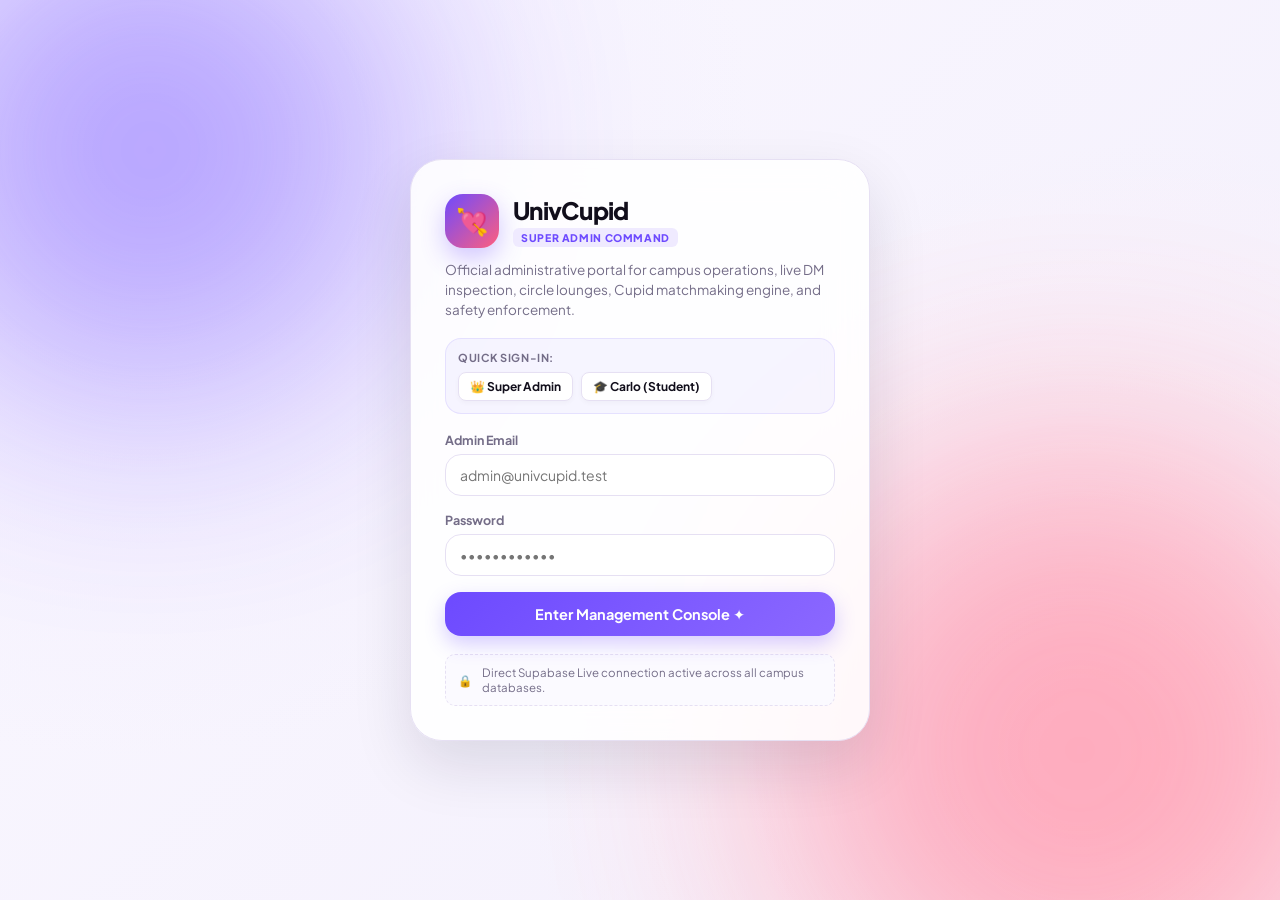
==== management/index.html @ b236c10f "Initial UnivCupid application" ====
<!doctype html>
<html lang="en">
  <head>
    <meta charset="utf-8" />
    <meta name="viewport" content="width=device-width, initial-scale=1" />
    <title>UnivCupid | Super Admin Command & Moderation Suite</title>
    <link rel="preconnect" href="https://fonts.googleapis.com" />
    <link rel="preconnect" href="https://fonts.gstatic.com" crossorigin />
    <link href="https://fonts.googleapis.com/css2?family=Plus+Jakarta+Sans:wght@400;500;600;700;800&family=Fraunces:opsz,wght@9..144,600;700&display=swap" rel="stylesheet" />
    <link rel="stylesheet" href="styles.css" />
  </head>
  <body>
    <!-- Background ambient blobs -->
    <div class="ambient-glow glow-1"></div>
    <div class="ambient-glow glow-2"></div>

    <main class="shell">
      <!-- ================= LOGIN VIEW ================= -->
      <section class="login-card" id="loginView">
        <div class="brand-row-center">
          <div class="brand-mark">💘</div>
          <div>
            <h1>UnivCupid</h1>
            <span class="badge-tag">SUPER ADMIN COMMAND</span>
          </div>
        </div>
        <p class="login-desc">
          Official administrative portal for campus operations, live DM inspection, circle lounges, Cupid matchmaking engine, and safety enforcement.
        </p>

        <!-- Fast Login Pre-fill Chips -->
        <div class="quick-admin-chips">
          <span class="chips-label">Quick Sign-In:</span>
          <div class="chips-row">
            <button type="button" class="quick-fill-btn" data-email="admin@univcupid.test" data-pass="UnivCupidDemo!2026">
              👑 Super Admin
            </button>
            <button type="button" class="quick-fill-btn" data-email="carlo.demo@univcupid.test" data-pass="UnivCupidDemo!2026">
              🎓 Carlo (Student)
            </button>
          </div>
        </div>

        <form id="loginForm" class="form-stack">
          <label>
            <span>Admin Email</span>
            <input id="emailInput" type="email" placeholder="admin@univcupid.test" autocomplete="email" required />
          </label>
          <label>
            <span>Password</span>
            <input id="passwordInput" type="password" placeholder="••••••••••••" autocomplete="current-password" required />
          </label>
          <button type="submit" class="primary-btn" id="loginSubmitBtn">
            Enter Management Console ✦
          </button>
        </form>

        <div class="security-note">
          <span class="lock-icon">🔒</span>
          <p id="loginNotice">Direct Supabase Live connection active across all campus databases.</p>
        </div>
      </section>

      <!-- ================= DASHBOARD VIEW ================= -->
      <section class="dashboard hidden" id="dashboardView">
        <!-- Sidebar Navigation -->
        <aside class="sidebar">
          <div class="brand-row">
            <div class="brand-mark small">💘</div>
            <div>
              <strong>UnivCupid</strong>
              <small class="admin-badge">SUPER ADMIN</small>
            </div>
          </div>

          <nav class="nav-menu">
            <button class="nav active" data-tab="overview">
              <span class="nav-icon">📊</span>
              <span>Overview</span>
            </button>
            <button class="nav" data-tab="profiles">
              <span class="nav-icon">👥</span>
              <span>Students & Users</span>
              <span class="nav-count-badge" id="navUserCount">0</span>
            </button>
            <button class="nav" data-tab="messages">
              <span class="nav-icon">💬</span>
              <span>DMs & Messages</span>
              <span class="nav-count-badge" id="navMsgCount">0</span>
            </button>
            <button class="nav" data-tab="circles">
              <span class="nav-icon">◌</span>
              <span>Circle Lounges</span>
            </button>
            <button class="nav" data-tab="cupid">
              <span class="nav-icon">♡</span>
              <span>Cupid Matchmaker</span>
            </button>
            <button class="nav" data-tab="vibes">
              <span class="nav-icon">✨</span>
              <span>Vibes Feed</span>
            </button>
            <button class="nav" data-tab="social">
              <span class="nav-icon">🤝</span>
              <span>Social & Blocks</span>
            </button>
            <button class="nav" data-tab="reports">
              <span class="nav-icon">🛡️</span>
              <span>Reports & Safety</span>
              <span class="nav-alert-badge hidden" id="navOpenReportsBadge">0</span>
            </button>
            <button class="nav" data-tab="announcements">
              <span class="nav-icon">📢</span>
              <span>Broadcast Alerts</span>
            </button>
            <button class="nav" data-tab="audit">
              <span class="nav-icon">📜</span>
              <span>Audit Logs</span>
            </button>
            <button class="nav" data-tab="security">
              <span class="nav-icon">🔐</span>
              <span>Admin Team</span>
            </button>
          </nav>

          <!-- Admin Profile Widget -->
          <div class="admin-user-pill">
            <div class="admin-avatar">👑</div>
            <div class="admin-info">
              <strong id="activeAdminEmail">admin@univcupid.test</strong>
              <span class="admin-role-tag" id="activeAdminRole">Super Admin</span>
            </div>
            <button class="signout-btn" id="signOutBtn" title="Sign out">🚪</button>
          </div>
        </aside>

        <!-- Main Dashboard Content -->
        <section class="content">
          <header class="topbar">
            <div>
              <div class="breadcrumbs">
                <span class="live-pulse"></span>
                <span>SUPABASE LIVE</span>
                <span class="sep">•</span>
                <span id="breadcrumbSection">Management</span>
              </div>
              <h1 id="pageTitle">Overview</h1>
              <p id="pageSubtitle">Live operational snapshot and platform vitals</p>
            </div>

            <div class="topbar-actions">
              <button class="export-btn" id="exportDataBtn" title="Export current dataset to CSV">
                <span>📥</span> Export CSV
              </button>
              <button class="refresh-btn" id="refreshBtn" title="Refresh live data">
                <span>🔄</span> Refresh
              </button>
            </div>
          </header>

          <!-- TAB 1: OVERVIEW -->
          <section class="panel" id="overviewPanel">
            <!-- Metric Cards Grid -->
            <div class="metrics-grid" id="metricsGrid">
              <!-- Dynamically Populated -->
            </div>

            <!-- Quick Action Hub -->
            <div class="overview-section">
              <div class="section-title-row">
                <h3>⚡ Super Admin Quick Actions</h3>
                <span class="subtle">Instant command controls</span>
              </div>
              <div class="quick-actions-row">
                <button class="action-card-btn" id="quickInspectMessagesBtn">
                  <span class="icon">💬</span>
                  <div>
                    <strong>Check Student DMs</strong>
                    <small>Inspect active chat conversations & threads</small>
                  </div>
                </button>
                <button class="action-card-btn" id="quickForceMatchBtn">
                  <span class="icon">⚡</span>
                  <div>
                    <strong>Force Cupid Match</strong>
                    <small>Pair two students and initiate match chat</small>
                  </div>
                </button>
                <button class="action-card-btn" id="quickNewBroadcastBtn">
                  <span class="icon">📢</span>
                  <div>
                    <strong>Post Broadcast Alert</strong>
                    <small>Push banner notice to student apps</small>
                  </div>
                </button>
                <button class="action-card-btn" id="quickNewCircleBtn">
                  <span class="icon">✨</span>
                  <div>
                    <strong>Create Official Circle</strong>
                    <small>Add student hub with campus filter</small>
                  </div>
                </button>
              </div>
            </div>

            <!-- Live Campus Breakdown & Recent Moderation Stream -->
            <div class="overview-dual-grid">
              <div class="overview-card">
                <div class="section-title-row">
                  <h3>🎓 Live Campus Student Distribution</h3>
                </div>
                <div class="campus-bars-list" id="campusDistributionList">
                  <!-- Dynamically computed from profiles -->
                </div>
              </div>

              <div class="overview-card">
                <div class="section-title-row">
                  <h3>📜 Recent Operator Actions</h3>
                  <button class="text-btn" id="seeAllAuditBtn">View all ↗</button>
                </div>
                <div class="mini-stream-list" id="overviewAuditStream">
                  <!-- Dynamically populated -->
                </div>
              </div>
            </div>
          </section>

          <!-- TAB 2: PROFILES / USERS -->
          <section class="panel hidden" id="profilesPanel">
            <div class="toolbar">
              <div class="search-wrap">
                <span class="search-icon">🔍</span>
                <input id="profileSearch" placeholder="Search by name, campus, major, or UUID..." />
              </div>
              <select id="profileCampusFilter" class="toolbar-select">
                <option value="all">🎓 All Campuses</option>
                <option value="CLSU">CLSU</option>
                <option value="UP Diliman">UP Diliman</option>
                <option value="Ateneo">Ateneo</option>
                <option value="DLSU">DLSU</option>
                <option value="UST">UST</option>
                <option value="PUP">PUP</option>
                <option value="Mapúa">Mapúa</option>
              </select>
              <button class="primary-btn" data-action="profiles-search">Filter</button>
            </div>

            <div class="table-wrap">
              <table>
                <thead>
                  <tr>
                    <th>Student / User</th>
                    <th>Campus & Major</th>
                    <th>Age</th>
                    <th>Vibes</th>
                    <th>Circles</th>
                    <th>Reports</th>
                    <th>Actions</th>
                  </tr>
                </thead>
                <tbody id="profilesRows">
                  <!-- Dynamically Populated -->
                </tbody>
              </table>
            </div>
          </section>

          <!-- TAB 3: LIVE DMS & MESSAGES INSPECTOR -->
          <section class="panel hidden" id="messagesPanel">
            <div class="messages-split-layout">
              <!-- Left: Conversation Threads List -->
              <div class="threads-pane">
                <div class="threads-header">
                  <h3>💬 Student Conversations</h3>
                  <span class="subtle" id="threadsCountLabel">0 active threads</span>
                </div>
                <div class="search-wrap" style="margin: 10px 0;">
                  <span class="search-icon">🔍</span>
                  <input id="dmSearchInput" placeholder="Search conversation participants..." />
                </div>
                <div class="threads-list" id="conversationsList">
                  <!-- Dynamically Populated -->
                </div>
              </div>

              <!-- Right: Live Chat Transcript Inspector -->
              <div class="transcript-pane">
                <div class="transcript-header" id="transcriptHeader">
                  <div>
                    <h3 id="transcriptTitle">Select a Conversation</h3>
                    <small class="subtle" id="transcriptSubtitle">Click a chat thread on the left to inspect transcripts</small>
                  </div>
                  <div class="transcript-actions hidden" id="transcriptActions">
                    <button class="sm-btn danger" id="purgeConversationBtn">Purge Chat 🗑️</button>
                  </div>
                </div>

                <div class="transcript-messages-body" id="transcriptMessagesBody">
                  <div class="transcript-placeholder">
                    <span>💌</span>
                    <p>Select any active conversation to view real-time chat history, timestamps, and message contents.</p>
                  </div>
                </div>
              </div>
            </div>
          </section>

          <!-- TAB 4: CIRCLE LOUNGES & POSTS -->
          <section class="panel hidden" id="circlesPanel">
            <div class="toolbar">
              <div class="search-wrap">
                <span class="search-icon">🔍</span>
                <input id="circleSearch" placeholder="Search Circles by title, description, campus..." />
              </div>
              <button class="primary-btn" data-action="circles-search">Search</button>
              <button class="create-circle-btn" id="openCreateCircleModalBtn">
                <span>+</span> New Circle
              </button>
            </div>

            <!-- Circles Table -->
            <div class="table-wrap" style="margin-bottom: 24px;">
              <table>
                <thead>
                  <tr>
                    <th>Circle Hub</th>
                    <th>Campus</th>
                    <th>Created</th>
                    <th>Actions</th>
                  </tr>
                </thead>
                <tbody id="circlesRows">
                  <!-- Dynamically Populated -->
                </tbody>
              </table>
            </div>

            <!-- Circle Inside Lounges Explorer -->
            <div class="overview-card">
              <div class="section-title-row">
                <h3>🔍 Circle Lounge Deep Inspector</h3>
                <span class="subtle">Select a circle to view active lounge discussion & post notices</span>
              </div>
              <div class="circle-lounge-selector-row">
                <label>Active Circle Lounge:</label>
                <select id="circleLoungeSelect" class="toolbar-select">
                  <option value="">Select Circle...</option>
                </select>
                <button class="primary-btn" id="postCircleModNoticeBtn">📢 Post Admin Notice in Lounge</button>
              </div>
              <div class="circle-posts-stream" id="circleLoungePostsBody" style="margin-top: 14px;">
                <p class="subtle" style="text-align: center; padding: 20px;">Choose a circle from the dropdown above to inspect its real-time messages.</p>
              </div>
            </div>
          </section>

          <!-- TAB 5: CUPID MATCHMAKING STUDIO -->
          <section class="panel hidden" id="cupidPanel">
            <!-- Force Matchmaker Box -->
            <div class="cupid-force-match-card">
              <div class="section-title-row">
                <div>
                  <h3>⚡ Force Matchmaker Pairing Engine</h3>
                  <small class="subtle">Pair any two students into a verified match and automatically create their match chat conversation.</small>
                </div>
                <span class="badge-tag" style="background: var(--coral-light); color: var(--coral);">SUPER ADMIN ONLY</span>
              </div>

              <form id="forceMatchForm" class="force-match-form">
                <div class="form-row-2col">
                  <label>
                    <span>Student A</span>
                    <select id="forceMatchStudentA" class="toolbar-select" required>
                      <option value="">Choose Student A...</option>
                    </select>
                  </label>
                  <label>
                    <span>Student B</span>
                    <select id="forceMatchStudentB" class="toolbar-select" required>
                      <option value="">Choose Student B...</option>
                    </select>
                  </label>
                </div>
                <div class="form-row-2col" style="align-items: flex-end;">
                  <label>
                    <span>Initial Compatibility Vibe Score (%)</span>
                    <input type="number" id="forceMatchScore" min="50" max="99" value="94" required />
                  </label>
                  <button type="submit" class="primary-btn" style="background: linear-gradient(135deg, var(--coral), #ff3b68);">
                    ⚡ Create Mutual Match & Chat
                  </button>
                </div>
              </form>
            </div>

            <!-- Algorithm Tuning & Active Matches Grid -->
            <div class="overview-dual-grid" style="margin-top: 20px;">
              <!-- Left: Live Matches & Likes List -->
              <div class="overview-card">
                <div class="section-title-row">
                  <h3>💘 Active Mutual Matches</h3>
                  <span class="subtle" id="matchesCountBadge">0 matches</span>
                </div>
                <div class="table-wrap" style="max-height: 380px; overflow-y: auto;">
                  <table>
                    <thead>
                      <tr>
                        <th>User A</th>
                        <th>User B</th>
                        <th>Created</th>
                        <th>Action</th>
                      </tr>
                    </thead>
                    <tbody id="cupidMatchesRows">
                      <!-- Dynamically populated -->
                    </tbody>
                  </table>
                </div>
              </div>

              <!-- Right: Matchmaking Algorithm Parameters -->
              <div class="overview-card">
                <div class="section-title-row">
                  <h3>⚙️ Cupid Algorithm Tuning</h3>
                </div>
                <form id="cupidAlgoForm" class="form-stack">
                  <div class="algo-slider-item">
                    <div class="algo-labels">
                      <span>Compatibility Baseline</span>
                      <strong id="labelCommonVibe">65%</strong>
                    </div>
                    <input type="range" id="algoCommonVibe" min="50" max="90" value="65" />
                  </div>

                  <div class="algo-slider-item">
                    <div class="algo-labels">
                      <span>Same-Campus Weight Boost</span>
                      <strong id="labelCampusBoost">+18%</strong>
                    </div>
                    <input type="range" id="algoCampusBoost" min="5" max="30" value="18" />
                  </div>

                  <div class="algo-slider-item">
                    <div class="algo-labels">
                      <span>Shared Activity Weight Boost</span>
                      <strong id="labelActivityBoost">+12%</strong>
                    </div>
                    <input type="range" id="algoActivityBoost" min="5" max="25" value="12" />
                  </div>

                  <div class="setting-toggle-row">
                    <span>Allow Cross-Campus Cupid Discovery</span>
                    <input type="checkbox" id="algoCrossCampus" checked />
                  </div>

                  <button type="submit" class="primary-btn">Save Algorithm Parameters ✦</button>
                </form>
              </div>
            </div>
          </section>

          <!-- TAB 6: VIBES -->
          <section class="panel hidden" id="vibesPanel">
            <div class="toolbar">
              <div class="search-wrap">
                <span class="search-icon">🔍</span>
                <input id="vibeSearch" placeholder="Search Vibes by activity, caption, or author..." />
              </div>
              <select id="vibeActivityFilter" class="toolbar-select">
                <option value="all">✨ All Activities</option>
                <option value="Coffee break">☕ Coffee</option>
                <option value="Study grind">📚 Study</option>
                <option value="Gaming lounge">🎮 Gaming</option>
                <option value="Food trip">🍜 Food</option>
                <option value="Dating">♡ Dating</option>
                <option value="Gym session">🏋 Gym</option>
              </select>
              <select id="vibeVisibilityFilter" class="toolbar-select">
                <option value="all">🌐 All Visibility</option>
                <option value="public">Public</option>
                <option value="vibesmate">VibesMates Only</option>
              </select>
              <button class="primary-btn" data-action="vibes-search">Filter</button>
            </div>

            <div class="cards-grid" id="vibesRows">
              <!-- Dynamically Populated -->
            </div>
          </section>

          <!-- TAB 7: SOCIAL & BLOCKS GRAPH -->
          <section class="panel hidden" id="socialPanel">
            <div class="overview-dual-grid">
              <!-- Left: VibesMates Network -->
              <div class="overview-card">
                <div class="section-title-row">
                  <h3>🤝 VibesMates Connections</h3>
                  <span class="subtle" id="vibesmatesCountBadge">0 pairs</span>
                </div>
                <div class="table-wrap">
                  <table>
                    <thead>
                      <tr>
                        <th>User 1</th>
                        <th>User 2</th>
                        <th>Status</th>
                        <th>Action</th>
                      </tr>
                    </thead>
                    <tbody id="vibesmatesRows">
                      <!-- Dynamically populated -->
                    </tbody>
                  </table>
                </div>
              </div>

              <!-- Right: User Blocks & Safety Relations -->
              <div class="overview-card">
                <div class="section-title-row">
                  <h3>🚫 Active Student Blocks</h3>
                  <span class="subtle">Harassment prevention tracker</span>
                </div>
                <div class="table-wrap">
                  <table>
                    <thead>
                      <tr>
                        <th>Blocker</th>
                        <th>Blocked Student</th>
                        <th>Date</th>
                        <th>Action</th>
                      </tr>
                    </thead>
                    <tbody id="blocksRows">
                      <!-- Dynamically populated -->
                    </tbody>
                  </table>
                </div>
              </div>
            </div>
          </section>

          <!-- TAB 8: REPORTS & SAFETY -->
          <section class="panel hidden" id="reportsPanel">
            <div class="toolbar">
              <div class="filter-group">
                <label>Status:</label>
                <select id="reportStatus" class="toolbar-select">
                  <option value="open">⚠️ Open</option>
                  <option value="reviewing">🔍 Reviewing</option>
                  <option value="resolved">✅ Resolved</option>
                  <option value="dismissed">⚪ Dismissed</option>
                  <option value="all">All Reports</option>
                </select>
              </div>
              <div class="filter-group">
                <label>Reason:</label>
                <select id="reportReasonFilter" class="toolbar-select">
                  <option value="all">All Reasons</option>
                  <option value="Inappropriate Content">Inappropriate Content</option>
                  <option value="Harassment">Harassment</option>
                  <option value="Spam">Spam / Bot</option>
                  <option value="Impersonation">Impersonation</option>
                  <option value="Safety">Campus Safety Concern</option>
                </select>
              </div>
              <button class="primary-btn" data-action="reports-search">Apply Filter</button>
            </div>

            <div class="reports-list" id="reportsRows">
              <!-- Dynamically Populated -->
            </div>
          </section>

          <!-- TAB 9: ANNOUNCEMENTS / BROADCASTS -->
          <section class="panel hidden" id="announcementsPanel">
            <div class="toolbar">
              <div class="section-title-row">
                <h3>📢 Campus Broadcast Notifications</h3>
                <span class="subtle">Active banners visible to all connected students</span>
              </div>
              <button class="create-circle-btn" id="openCreateBroadcastBtn">
                <span>+</span> New Broadcast
              </button>
            </div>

            <div class="announcements-grid" id="announcementsGrid">
              <!-- Dynamically Populated -->
            </div>
          </section>

          <!-- TAB 10: AUDIT LOGS -->
          <section class="panel hidden" id="auditPanel">
            <div class="toolbar">
              <div class="section-title-row">
                <h3>📜 Administrative Audit Log</h3>
                <span class="subtle">Full chronological history of operator actions</span>
              </div>
              <button class="export-btn" id="exportAuditBtn">Export Log CSV</button>
            </div>

            <div class="table-wrap">
              <table>
                <thead>
                  <tr>
                    <th>Timestamp</th>
                    <th>Operator Email</th>
                    <th>Action</th>
                    <th>Target</th>
                    <th>Reason / Details</th>
                  </tr>
                </thead>
                <tbody id="auditRows">
                  <!-- Dynamically Populated -->
                </tbody>
              </table>
            </div>
          </section>

          <!-- TAB 11: SECURITY & ADMIN TEAM -->
          <section class="panel hidden" id="securityPanel">
            <div class="security-top-row">
              <div>
                <h2>🔐 Admin Team & Security Model</h2>
                <p class="subtle">Manage authorized operator accounts and verify row-level security enforcement.</p>
              </div>
              <button class="create-circle-btn" id="openAddAdminBtn">
                <span>+</span> Add Admin
              </button>
            </div>

            <!-- Admin List Table -->
            <div class="table-wrap" style="margin: 16px 0;">
              <table>
                <thead>
                  <tr>
                    <th>Operator Email</th>
                    <th>Role</th>
                    <th>Status</th>
                    <th>Granted Date</th>
                    <th>Actions</th>
                  </tr>
                </thead>
                <tbody id="adminsRows">
                  <!-- Dynamically Populated -->
                </tbody>
              </table>
            </div>

            <!-- Security Architecture Specs -->
            <div class="security-guide-card">
              <h3>🛡️ Zero-Trust Architecture Guarantee</h3>
              <ul>
                <li><strong>Direct Supabase Connection:</strong> All tables (Profiles, Vibes, Circles, DMs, Matches, Reports) query directly against PostgreSQL.</li>
                <li><strong>Audit Trails:</strong> Every suspension, vibe deletion, circle removal, and report status change is tracked.</li>
              </ul>
            </div>
          </section>
        </section>
      </section>
    </main>

    <!-- ================= MODALS SYSTEM ================= -->

    <!-- Modal 1: User Profile Inspector & Editor Modal -->
    <div class="modal-backdrop hidden" id="userModalBackdrop"></div>
    <div class="modal-card hidden" id="userModal">
      <div class="modal-header">
        <div class="user-modal-title">
          <div class="user-modal-avatar" id="modalUserAvatar">🎓</div>
          <div>
            <h3 id="modalUserName">Student Name</h3>
            <span class="user-modal-email" id="modalUserEmail">student@university.edu.ph</span>
          </div>
        </div>
        <button class="close-modal-btn" id="closeUserModalBtn">×</button>
      </div>

      <div class="modal-body">
        <form id="editUserForm" class="edit-user-form">
          <input type="hidden" id="editUserId" />
          <div class="form-row-2col">
            <label>
              <span>Display Name</span>
              <input type="text" id="editUserName" required />
            </label>
            <label>
              <span>Age</span>
              <input type="number" id="editUserAge" min="18" max="99" required />
            </label>
          </div>

          <div class="form-row-2col">
            <label>
              <span>University Campus</span>
              <input type="text" id="editUserUni" required />
            </label>
            <label>
              <span>Degree / Major</span>
              <input type="text" id="editUserCourse" required />
            </label>
          </div>

          <label>
            <span>Student Bio</span>
            <textarea id="editUserBio" rows="2" placeholder="Student bio description..."></textarea>
          </label>

          <!-- Privacy Status Flags -->
          <div class="privacy-status-box">
            <strong style="font-size: 11.5px;">Privacy & Discovery Flags:</strong>
            <div class="privacy-flags-grid" id="modalUserPrivacyFlags">
              <!-- Dynamically populated -->
            </div>
          </div>

          <div class="modal-actions-row">
            <button type="submit" class="primary-btn">Save Profile Changes</button>
            <button type="button" class="warn-btn" id="modalToggleSuspendBtn">Suspend Visibility</button>
            <button type="button" class="danger-btn" id="modalDeleteUserBtn">Delete Account</button>
          </div>
        </form>
      </div>
    </div>

    <!-- Modal 2: Create / Edit Circle Modal -->
    <div class="modal-backdrop hidden" id="circleModalBackdrop"></div>
    <div class="modal-card hidden" id="circleModal">
      <div class="modal-header">
        <h3 id="circleModalTitle">Create Campus Circle</h3>
        <button class="close-modal-btn" id="closeCircleModalBtn">×</button>
      </div>
      <div class="modal-body">
        <form id="circleForm" class="form-stack">
          <input type="hidden" id="editCircleId" />
          <div class="form-row-2col">
            <label>
              <span>Circle Name</span>
              <input type="text" id="circleNameInput" placeholder="e.g. Campus Gaming Hub" required />
            </label>
            <label>
              <span>Icon / Emoji</span>
              <input type="text" id="circleIconInput" placeholder="🎮" value="🎮" required />
            </label>
          </div>
          <label>
            <span>Campus Target</span>
            <select id="circleCampusInput" class="toolbar-select">
              <option value="All Campuses">All Campuses</option>
              <option value="CLSU">CLSU</option>
              <option value="UP Diliman">UP Diliman</option>
              <option value="Ateneo">Ateneo</option>
              <option value="DLSU">DLSU</option>
              <option value="UST">UST</option>
              <option value="PUP">PUP</option>
              <option value="Mapúa">Mapúa</option>
            </select>
          </label>
          <label>
            <span>Description</span>
            <textarea id="circleDescInput" rows="3" placeholder="Community focus, meetups, dorm lounges..."></textarea>
          </label>
          <button type="submit" class="primary-btn" id="saveCircleSubmitBtn">Save Circle ✦</button>
        </form>
      </div>
    </div>

    <!-- Modal 3: Post Mod Notice in Circle Modal -->
    <div class="modal-backdrop hidden" id="modNoticeModalBackdrop"></div>
    <div class="modal-card hidden" id="modNoticeModal">
      <div class="modal-header">
        <h3>📢 Post Mod Notice in Circle Lounge</h3>
        <button class="close-modal-btn" id="closeModNoticeModalBtn">×</button>
      </div>
      <div class="modal-body">
        <form id="modNoticeForm" class="form-stack">
          <input type="hidden" id="modNoticeCircleId" />
          <label>
            <span>Notice Message</span>
            <textarea id="modNoticeBody" rows="3" placeholder="Official announcement pinned in this circle..." required></textarea>
          </label>
          <button type="submit" class="primary-btn">Publish to Circle Lounge 📢</button>
        </form>
      </div>
    </div>

    <!-- Modal 4: Broadcast Announcement Modal -->
    <div class="modal-backdrop hidden" id="broadcastModalBackdrop"></div>
    <div class="modal-card hidden" id="broadcastModal">
      <div class="modal-header">
        <h3>📢 Post Campus Broadcast Alert</h3>
        <button class="close-modal-btn" id="closeBroadcastModalBtn">×</button>
      </div>
      <div class="modal-body">
        <form id="broadcastForm" class="form-stack">
          <label>
            <span>Alert Title</span>
            <input type="text" id="broadcastTitleInput" placeholder="e.g. Campus Maintenance Notice" required />
          </label>
          <label>
            <span>Campus Filter</span>
            <select id="broadcastCampusInput" class="toolbar-select">
              <option value="all">All Campuses</option>
              <option value="CLSU">CLSU</option>
              <option value="UP Diliman">UP Diliman</option>
              <option value="Ateneo">Ateneo</option>
              <option value="DLSU">DLSU</option>
              <option value="UST">UST</option>
            </select>
          </label>
          <label>
            <span>Broadcast Message</span>
            <textarea id="broadcastMessageInput" rows="3" placeholder="Message broadcast to all student topbars..." required></textarea>
          </label>
          <button type="submit" class="primary-btn">Publish Campus Broadcast 📢</button>
        </form>
      </div>
    </div>

    <!-- Modal 5: Add Administrator Modal -->
    <div class="modal-backdrop hidden" id="adminModalBackdrop"></div>
    <div class="modal-card hidden" id="adminModal">
      <div class="modal-header">
        <h3>👑 Grant Administrative Role</h3>
        <button class="close-modal-btn" id="closeAdminModalBtn">×</button>
      </div>
      <div class="modal-body">
        <form id="addAdminForm" class="form-stack">
          <label>
            <span>Operator Email</span>
            <input type="email" id="newAdminEmailInput" placeholder="operator@univcupid.test" required />
          </label>
          <label>
            <span>Role</span>
            <select id="newAdminRoleInput" class="toolbar-select">
              <option value="Super Admin">Super Admin (Full DM, Matchmaking, Mod Access)</option>
              <option value="Moderator">Moderator (Vibes, Circles & Reports Triage)</option>
            </select>
          </label>
          <button type="submit" class="primary-btn">Grant Admin Access ✦</button>
        </form>
      </div>
    </div>

    <!-- Modal 6: Media Lightbox Viewer -->
    <div class="modal-backdrop hidden" id="mediaLightboxBackdrop"></div>
    <div class="lightbox-modal hidden" id="mediaLightboxModal">
      <button class="close-lightbox-btn" id="closeLightboxBtn">×</button>
      <img id="lightboxImg" src="" alt="Media" />
      <div class="lightbox-caption" id="lightboxCaption"></div>
    </div>

    <!-- TOAST NOTIFICATION -->
    <div class="toast" id="toast"></div>

    <!-- Supabase JS Library & App Logic -->
    <script src="https://cdn.jsdelivr.net/npm/@supabase/supabase-js@2"></script>
    <script src="app.js"></script>
  </body>
</html>
---- management/styles.css ----
/* =========================================================
   UNIVCUPID MANAGEMENT & MODERATION DASHBOARD STYLES
   ========================================================= */

:root {
  --ink: #110e1b;
  --ink-soft: #231e34;
  --muted: #746d88;
  --muted-light: #9d96b0;
  --line: #e6e0f3;
  --line-strong: #d2c8e8;
  --paper: #f8f6fd;
  --card: #ffffff;
  --card-glass: rgba(255, 255, 255, 0.88);
  --violet: #6d4aff;
  --violet-dark: #5534df;
  --violet-light: #efeaff;
  --coral: #ff5e7e;
  --coral-light: #fff0f3;
  --mint: #10b981;
  --mint-light: #ecfdf5;
  --amber: #f59e0b;
  --amber-light: #fffbeb;
  --blue: #3b82f6;
  --blue-light: #eff6ff;
  --shadow-sm: 0 4px 12px rgba(22, 16, 46, 0.04);
  --shadow-md: 0 14px 34px rgba(22, 16, 46, 0.08);
  --shadow-lg: 0 24px 60px rgba(22, 16, 46, 0.12);
  --radius-sm: 10px;
  --radius-md: 16px;
  --radius-lg: 24px;
  --radius-xl: 32px;
}

* {
  box-sizing: border-box;
  margin: 0;
  padding: 0;
}

body {
  min-height: 100vh;
  font-family: 'Plus Jakarta Sans', system-ui, -apple-system, sans-serif;
  color: var(--ink);
  background: radial-gradient(circle at 10% 15%, #f1ecff 0%, transparent 45%),
              radial-gradient(circle at 90% 85%, #ffebf1 0%, transparent 45%),
              linear-gradient(135deg, #faf8ff 0%, #f3effc 100%);
  background-attachment: fixed;
  overflow-x: hidden;
  position: relative;
}

/* Ambient glow blobs */
.ambient-glow {
  position: fixed;
  border-radius: 50%;
  filter: blur(120px);
  pointer-events: none;
  z-index: 0;
  opacity: 0.45;
}
.glow-1 {
  width: 500px;
  height: 500px;
  top: -100px;
  left: -100px;
  background: #6d4aff;
}
.glow-2 {
  width: 600px;
  height: 600px;
  bottom: -150px;
  right: -100px;
  background: #ff5e7e;
}

/* Typography & Base */
h1, h2, h3, h4 {
  color: var(--ink);
  letter-spacing: -0.03em;
  font-weight: 800;
}

button, input, select, textarea {
  font-family: inherit;
  font-size: 14px;
}

button {
  border: 0;
  border-radius: var(--radius-md);
  padding: 10px 16px;
  font-weight: 700;
  cursor: pointer;
  display: inline-flex;
  align-items: center;
  justify-content: center;
  gap: 8px;
  transition: transform 0.15s ease, opacity 0.15s ease, background-color 0.15s ease, box-shadow 0.15s ease;
}
button:hover {
  transform: translateY(-1px);
}
button:active {
  transform: scale(0.98);
}
button:disabled {
  opacity: 0.55;
  cursor: not-allowed;
  transform: none !important;
}

input, select, textarea {
  width: 100%;
  border: 1.5px solid var(--line);
  border-radius: var(--radius-md);
  padding: 11px 14px;
  background: #ffffff;
  color: var(--ink);
  outline: none;
  transition: border-color 0.18s ease, box-shadow 0.18s ease;
}
input:focus, select:focus, textarea:focus {
  border-color: var(--violet);
  box-shadow: 0 0 0 3px rgba(109, 74, 255, 0.15);
}

.hidden {
  display: none !important;
}

/* Layout Shell */
.shell {
  min-height: 100vh;
  display: grid;
  place-items: center;
  padding: 24px;
  position: relative;
  z-index: 1;
}

/* =========================================================
   LOGIN SCREEN
   ========================================================= */
.login-card {
  width: min(460px, 100%);
  padding: 34px;
  background: var(--card-glass);
  border: 1px solid var(--line);
  border-radius: var(--radius-xl);
  box-shadow: var(--shadow-lg);
  backdrop-filter: blur(20px);
  animation: fadeInScale 0.3s cubic-bezier(0.16, 1, 0.3, 1) both;
}

.brand-row-center {
  display: flex;
  align-items: center;
  gap: 14px;
  margin-bottom: 12px;
}

.brand-mark {
  width: 54px;
  height: 54px;
  border-radius: 18px;
  display: grid;
  place-items: center;
  font-size: 26px;
  background: linear-gradient(135deg, var(--violet), var(--coral));
  color: white;
  box-shadow: 0 10px 24px rgba(109, 74, 255, 0.3);
}
.brand-mark.small {
  width: 40px;
  height: 40px;
  border-radius: 14px;
  font-size: 20px;
}

.badge-tag {
  display: inline-block;
  background: var(--violet-light);
  color: var(--violet);
  font-size: 10.5px;
  font-weight: 800;
  letter-spacing: 0.06em;
  padding: 3px 8px;
  border-radius: 6px;
  margin-top: 2px;
}

.login-desc {
  color: var(--muted);
  font-size: 13.5px;
  line-height: 1.5;
  margin-bottom: 18px;
}

/* Quick Fill Pre-set Buttons */
.quick-admin-chips {
  background: rgba(109, 74, 255, 0.05);
  border: 1px solid rgba(109, 74, 255, 0.12);
  border-radius: var(--radius-md);
  padding: 12px;
  margin-bottom: 18px;
}
.chips-label {
  display: block;
  font-size: 11px;
  font-weight: 700;
  color: var(--muted);
  margin-bottom: 8px;
  text-transform: uppercase;
  letter-spacing: 0.05em;
}
.chips-row {
  display: flex;
  gap: 8px;
  flex-wrap: wrap;
}
.quick-fill-btn {
  background: white;
  color: var(--ink);
  border: 1px solid var(--line);
  font-size: 12px;
  padding: 6px 11px;
  border-radius: 8px;
  box-shadow: 0 2px 5px rgba(0, 0, 0, 0.03);
}
.quick-fill-btn:hover {
  border-color: var(--violet);
  color: var(--violet);
}

.form-stack {
  display: grid;
  gap: 16px;
}
.form-stack label {
  display: grid;
  gap: 6px;
  font-size: 12.5px;
  color: var(--muted);
  font-weight: 700;
}

.primary-btn {
  background: linear-gradient(135deg, var(--violet), #8b68ff);
  color: white;
  padding: 13px;
  font-size: 14.5px;
  box-shadow: 0 8px 20px rgba(109, 74, 255, 0.28);
}
.primary-btn:hover {
  box-shadow: 0 12px 28px rgba(109, 74, 255, 0.36);
}

.security-note {
  display: flex;
  align-items: center;
  gap: 10px;
  margin-top: 18px;
  font-size: 11.5px;
  color: var(--muted);
  background: #fbfaff;
  padding: 10px 12px;
  border-radius: var(--radius-sm);
  border: 1px dashed var(--line);
}
.security-note code {
  color: var(--violet);
  font-weight: 700;
}

/* =========================================================
   DASHBOARD SHELL
   ========================================================= */
.dashboard {
  width: min(1480px, 100%);
  min-height: calc(100vh - 48px);
  display: grid;
  grid-template-columns: 270px 1fr;
  background: var(--card-glass);
  border: 1px solid var(--line);
  border-radius: var(--radius-xl);
  box-shadow: var(--shadow-lg);
  backdrop-filter: blur(24px);
  overflow: hidden;
  animation: fadeInScale 0.26s cubic-bezier(0.16, 1, 0.3, 1) both;
}

/* Sidebar */
.sidebar {
  padding: 22px;
  background: rgba(255, 255, 255, 0.75);
  border-right: 1px solid var(--line);
  display: flex;
  flex-direction: column;
  gap: 16px;
}

.brand-row {
  display: flex;
  align-items: center;
  gap: 12px;
  padding-bottom: 8px;
}
.admin-badge {
  display: block;
  font-size: 9.5px;
  font-weight: 800;
  letter-spacing: 0.1em;
  color: var(--coral);
}

.nav-menu {
  display: flex;
  flex-direction: column;
  gap: 6px;
  flex: 1;
}

.nav {
  text-align: left;
  background: transparent;
  color: var(--muted);
  padding: 11px 14px;
  border-radius: var(--radius-md);
  font-size: 13.5px;
  position: relative;
  justify-content: flex-start;
}
.nav:hover {
  background: rgba(109, 74, 255, 0.07);
  color: var(--ink);
}
.nav.active {
  color: white;
  background: linear-gradient(135deg, var(--violet), #8762ff);
  box-shadow: 0 6px 18px rgba(109, 74, 255, 0.25);
}

.nav-icon {
  font-size: 16px;
}

.nav-count-badge {
  margin-left: auto;
  font-size: 11px;
  background: rgba(0, 0, 0, 0.06);
  padding: 2px 7px;
  border-radius: 999px;
  font-weight: 700;
}
.nav.active .nav-count-badge {
  background: rgba(255, 255, 255, 0.25);
  color: white;
}

.nav-alert-badge {
  margin-left: auto;
  font-size: 11px;
  background: var(--coral);
  color: white;
  padding: 2px 7px;
  border-radius: 999px;
  font-weight: 800;
}

.admin-user-pill {
  margin-top: auto;
  padding: 12px;
  background: white;
  border: 1px solid var(--line);
  border-radius: var(--radius-md);
  display: flex;
  align-items: center;
  gap: 10px;
  box-shadow: var(--shadow-sm);
}
.admin-avatar {
  width: 34px;
  height: 34px;
  border-radius: 10px;
  background: var(--violet-light);
  display: grid;
  place-items: center;
  font-size: 16px;
}
.admin-info {
  flex: 1;
  overflow: hidden;
}
.admin-info strong {
  display: block;
  font-size: 12px;
  white-space: nowrap;
  overflow: hidden;
  text-overflow: ellipsis;
}
.admin-role-tag {
  font-size: 10px;
  color: var(--mint);
  font-weight: 700;
}
.signout-btn {
  background: transparent;
  padding: 6px;
  font-size: 16px;
  color: var(--muted);
}
.signout-btn:hover {
  color: var(--coral);
  background: var(--coral-light);
}

/* Content Area */
.content {
  padding: 28px 34px;
  overflow-y: auto;
  max-height: 100vh;
}

/* Topbar */
.topbar {
  display: flex;
  align-items: center;
  justify-content: space-between;
  gap: 20px;
  margin-bottom: 24px;
}
.breadcrumbs {
  display: flex;
  align-items: center;
  gap: 6px;
  font-size: 11px;
  font-weight: 800;
  letter-spacing: 0.08em;
  color: var(--muted);
  margin-bottom: 4px;
}
.live-pulse {
  width: 7px;
  height: 7px;
  border-radius: 50%;
  background: var(--mint);
  box-shadow: 0 0 0 3px rgba(16, 185, 129, 0.2);
  animation: pulseDot 2s infinite;
}
.topbar h1 {
  font-size: 30px;
}
.topbar p {
  color: var(--muted);
  font-size: 13.5px;
  margin-top: 2px;
}

.topbar-actions {
  display: flex;
  gap: 10px;
}
.export-btn, .refresh-btn {
  background: white;
  color: var(--ink-soft);
  border: 1.5px solid var(--line);
  box-shadow: var(--shadow-sm);
  padding: 9px 14px;
  font-size: 13px;
}
.export-btn:hover, .refresh-btn:hover {
  border-color: var(--violet);
  color: var(--violet);
}

/* =========================================================
   METRICS & OVERVIEW TAB
   ========================================================= */
.metrics-grid {
  display: grid;
  grid-template-columns: repeat(auto-fit, minmax(180px, 1fr));
  gap: 14px;
  margin-bottom: 24px;
}

.metric-card {
  background: var(--card);
  border: 1px solid var(--line);
  border-radius: var(--radius-lg);
  padding: 18px;
  box-shadow: var(--shadow-sm);
  transition: transform 0.18s ease, box-shadow 0.18s ease;
  position: relative;
  overflow: hidden;
}
.metric-card:hover {
  transform: translateY(-2px);
  box-shadow: var(--shadow-md);
}
.metric-card .icon-box {
  width: 36px;
  height: 36px;
  border-radius: 10px;
  display: grid;
  place-items: center;
  font-size: 16px;
  margin-bottom: 10px;
}
.metric-card span {
  color: var(--muted);
  font-size: 12px;
  font-weight: 700;
  text-transform: uppercase;
  letter-spacing: 0.04em;
}
.metric-card strong {
  display: block;
  margin-top: 4px;
  font-size: 32px;
  letter-spacing: -0.04em;
  color: var(--ink);
}

/* Quick Actions Row */
.overview-section {
  margin-bottom: 24px;
}
.section-title-row {
  display: flex;
  align-items: center;
  justify-content: space-between;
  margin-bottom: 12px;
}
.section-title-row h3 {
  font-size: 17px;
}
.subtle {
  color: var(--muted);
  font-size: 12.5px;
}

.quick-actions-row {
  display: grid;
  grid-template-columns: repeat(auto-fit, minmax(240px, 1fr));
  gap: 12px;
}
.action-card-btn {
  background: white;
  border: 1px solid var(--line);
  border-radius: var(--radius-md);
  padding: 14px;
  text-align: left;
  display: flex;
  align-items: center;
  gap: 12px;
  box-shadow: var(--shadow-sm);
  color: var(--ink);
}
.action-card-btn:hover {
  border-color: var(--violet);
  background: var(--violet-light);
  transform: translateY(-2px);
}
.action-card-btn .icon {
  width: 40px;
  height: 40px;
  border-radius: 12px;
  background: var(--paper);
  display: grid;
  place-items: center;
  font-size: 20px;
  flex-shrink: 0;
}
.action-card-btn strong {
  display: block;
  font-size: 13.5px;
}
.action-card-btn small {
  color: var(--muted);
  font-size: 11.5px;
}

/* Overview Dual Grid */
.overview-dual-grid {
  display: grid;
  grid-template-columns: 1fr 1fr;
  gap: 16px;
}
.overview-card {
  background: white;
  border: 1px solid var(--line);
  border-radius: var(--radius-lg);
  padding: 20px;
  box-shadow: var(--shadow-sm);
}

.campus-bars-list {
  display: grid;
  gap: 14px;
  margin-top: 14px;
}
.campus-bar-item .bar-labels {
  display: flex;
  justify-content: space-between;
  font-size: 12.5px;
  font-weight: 700;
  margin-bottom: 6px;
}
.campus-bar-item .bar-track {
  height: 8px;
  background: var(--paper);
  border-radius: 999px;
  overflow: hidden;
}
.campus-bar-item .bar-fill {
  height: 100%;
  border-radius: 999px;
  transition: width 0.6s ease;
}

.mini-stream-list {
  display: grid;
  gap: 10px;
  margin-top: 12px;
}
.mini-stream-item {
  padding: 10px 12px;
  background: var(--paper);
  border-radius: var(--radius-sm);
  font-size: 12px;
  display: flex;
  align-items: center;
  gap: 10px;
}
.mini-stream-item .badge {
  font-weight: 800;
  padding: 2px 6px;
  border-radius: 4px;
  font-size: 10px;
  text-transform: uppercase;
}

.text-btn {
  background: transparent;
  color: var(--violet);
  padding: 4px 8px;
  font-size: 12px;
}

/* =========================================================
   TOOLBAR & TABLES (USERS, CIRCLES, AUDIT)
   ========================================================= */
.toolbar {
  display: flex;
  align-items: center;
  gap: 10px;
  margin-bottom: 16px;
  flex-wrap: wrap;
}

.search-wrap {
  position: relative;
  flex: 1;
  min-width: 240px;
}
.search-wrap input {
  padding-left: 38px;
}
.search-icon {
  position: absolute;
  left: 13px;
  top: 50%;
  transform: translateY(-50%);
  font-size: 14px;
  pointer-events: none;
  opacity: 0.5;
}

.toolbar-select {
  width: auto;
  min-width: 150px;
  cursor: pointer;
}

.filter-group {
  display: flex;
  align-items: center;
  gap: 8px;
  font-size: 12.5px;
  font-weight: 700;
  color: var(--muted);
}

.create-circle-btn {
  background: linear-gradient(135deg, var(--mint), #059669);
  color: white;
  padding: 10px 16px;
}

.table-wrap {
  overflow-x: auto;
  background: white;
  border: 1px solid var(--line);
  border-radius: var(--radius-lg);
  box-shadow: var(--shadow-sm);
}

table {
  width: 100%;
  border-collapse: collapse;
  min-width: 800px;
}

th, td {
  padding: 14px 16px;
  border-bottom: 1px solid var(--line);
  text-align: left;
  vertical-align: middle;
  font-size: 13px;
}

th {
  color: var(--muted);
  font-size: 11.5px;
  font-weight: 800;
  text-transform: uppercase;
  letter-spacing: 0.06em;
  background: #faf8fd;
}

tr:last-child td {
  border-bottom: none;
}

tr:hover td {
  background: rgba(109, 74, 255, 0.02);
}

/* User cell */
.user-td-cell {
  display: flex;
  align-items: center;
  gap: 10px;
}
.user-td-avatar {
  width: 38px;
  height: 38px;
  border-radius: 12px;
  background: var(--violet-light);
  display: grid;
  place-items: center;
  font-weight: 800;
  color: var(--violet);
  flex-shrink: 0;
}
.user-td-info strong {
  display: block;
  color: var(--ink);
}
.user-td-info small {
  color: var(--muted);
  font-size: 11px;
}

/* Row Action Buttons */
.row-actions-group {
  display: flex;
  gap: 6px;
}
.sm-btn {
  padding: 6px 10px;
  font-size: 11.5px;
  border-radius: 8px;
  font-weight: 700;
}
.sm-btn.inspect {
  background: var(--violet-light);
  color: var(--violet);
}
.sm-btn.warn {
  background: var(--amber-light);
  color: var(--amber);
}
.sm-btn.danger {
  background: var(--coral-light);
  color: var(--coral);
}
.sm-btn.success {
  background: var(--mint-light);
  color: var(--mint);
}

/* =========================================================
   VIBES CARDS GRID
   ========================================================= */
.cards-grid {
  display: grid;
  grid-template-columns: repeat(auto-fill, minmax(290px, 1fr));
  gap: 16px;
}

.vibe-moderation-card {
  background: white;
  border: 1px solid var(--line);
  border-radius: var(--radius-lg);
  padding: 16px;
  box-shadow: var(--shadow-sm);
  display: flex;
  flex-direction: column;
  gap: 10px;
}

.vibe-card-header {
  display: flex;
  align-items: center;
  justify-content: space-between;
}
.vibe-activity-tag {
  background: var(--violet-light);
  color: var(--violet);
  font-size: 11.5px;
  font-weight: 800;
  padding: 3px 8px;
  border-radius: 6px;
}
.vibe-visibility-tag {
  font-size: 11px;
  color: var(--muted);
}

.vibe-card-media {
  width: 100%;
  height: 180px;
  border-radius: var(--radius-md);
  object-fit: cover;
  background: #f0ecf7;
  cursor: pointer;
  transition: transform 0.2s ease;
}
.vibe-card-media:hover {
  transform: scale(1.02);
}

.vibe-card-caption {
  font-size: 13px;
  color: var(--ink);
  line-height: 1.45;
  flex: 1;
}

.vibe-card-footer {
  display: flex;
  align-items: center;
  justify-content: space-between;
  padding-top: 8px;
  border-top: 1px solid var(--line);
  font-size: 12px;
}

/* =========================================================
   REPORTS LIST
   ========================================================= */
.reports-list {
  display: grid;
  gap: 14px;
}

.report-card {
  background: white;
  border: 1px solid var(--line);
  border-left: 4px solid var(--coral);
  border-radius: var(--radius-md);
  padding: 18px;
  box-shadow: var(--shadow-sm);
  display: flex;
  flex-direction: column;
  gap: 10px;
}
.report-card.reviewing {
  border-left-color: var(--amber);
}
.report-card.resolved {
  border-left-color: var(--mint);
  opacity: 0.75;
}

.report-header-row {
  display: flex;
  align-items: center;
  justify-content: space-between;
}
.report-reason-pill {
  background: var(--coral-light);
  color: var(--coral);
  font-weight: 800;
  font-size: 11.5px;
  padding: 4px 9px;
  border-radius: 6px;
}
.report-status-pill {
  font-size: 11px;
  font-weight: 800;
  text-transform: uppercase;
  letter-spacing: 0.05em;
  padding: 3px 8px;
  border-radius: 6px;
}
.report-status-pill.open { background: var(--coral-light); color: var(--coral); }
.report-status-pill.reviewing { background: var(--amber-light); color: var(--amber); }
.report-status-pill.resolved { background: var(--mint-light); color: var(--mint); }
.report-status-pill.dismissed { background: #eee; color: var(--muted); }

.report-details-text {
  font-size: 13.5px;
  background: #fbf9ff;
  padding: 12px;
  border-radius: var(--radius-sm);
  border: 1px solid var(--line);
  color: var(--ink-soft);
}

.report-meta-grid {
  display: grid;
  grid-template-columns: 1fr 1fr auto;
  gap: 10px;
  font-size: 12px;
  color: var(--muted);
}

.report-actions-row {
  display: flex;
  gap: 8px;
  flex-wrap: wrap;
  padding-top: 8px;
  border-top: 1px solid var(--line);
}

/* =========================================================
   ANNOUNCEMENTS GRID
   ========================================================= */
.announcements-grid {
  display: grid;
  grid-template-columns: repeat(auto-fit, minmax(320px, 1fr));
  gap: 16px;
}
.announcement-card {
  background: white;
  border: 1px solid var(--line);
  border-radius: var(--radius-lg);
  padding: 20px;
  box-shadow: var(--shadow-sm);
  display: flex;
  flex-direction: column;
  gap: 10px;
}
.announcement-card h4 {
  font-size: 16px;
}
.announcement-card p {
  color: var(--ink-soft);
  font-size: 13px;
  line-height: 1.5;
  flex: 1;
}

/* =========================================================
   SECURITY & ADMIN TEAM PANEL
   ========================================================= */
.security-top-row {
  display: flex;
  align-items: center;
  justify-content: space-between;
  margin-bottom: 12px;
}
.security-guide-card {
  background: white;
  border: 1px solid var(--line);
  border-radius: var(--radius-lg);
  padding: 22px;
  box-shadow: var(--shadow-sm);
}
.security-guide-card h3 {
  font-size: 16px;
  margin-bottom: 10px;
}
.security-guide-card ul {
  padding-left: 20px;
  display: grid;
  gap: 8px;
  font-size: 13px;
  color: var(--muted);
  margin-bottom: 16px;
}
.security-guide-card strong {
  color: var(--ink);
}

.sql-bootstrap-box {
  background: var(--ink);
  color: #c9bcf0;
  padding: 16px;
  border-radius: var(--radius-md);
  font-size: 12px;
}
.sql-bootstrap-box span {
  display: block;
  font-weight: 700;
  color: white;
  margin-bottom: 8px;
}
.sql-bootstrap-box pre {
  margin: 0;
  font-family: ui-monospace, SFMono-Regular, Menlo, Monaco, monospace;
  overflow-x: auto;
}

/* =========================================================
   MODALS SYSTEM
   ========================================================= */
.modal-backdrop {
  position: fixed;
  inset: 0;
  background: rgba(17, 14, 27, 0.55);
  backdrop-filter: blur(8px);
  z-index: 99;
  animation: fadeIn 0.2s ease both;
}

.modal-card {
  position: fixed;
  top: 50%;
  left: 50%;
  transform: translate(-50%, -50%);
  width: min(520px, calc(100vw - 32px));
  max-height: 90vh;
  background: white;
  border: 1px solid var(--line);
  border-radius: var(--radius-xl);
  box-shadow: var(--shadow-lg);
  z-index: 100;
  overflow-y: auto;
  animation: modalPop 0.26s cubic-bezier(0.16, 1, 0.3, 1) both;
}
.modal-card.wide {
  width: min(720px, calc(100vw - 32px));
}

.modal-header {
  padding: 20px 24px;
  border-bottom: 1px solid var(--line);
  display: flex;
  align-items: center;
  justify-content: space-between;
}
.close-modal-btn {
  background: var(--paper);
  color: var(--muted);
  width: 32px;
  height: 32px;
  border-radius: 50%;
  padding: 0;
  font-size: 20px;
}
.close-modal-btn:hover {
  background: var(--coral-light);
  color: var(--coral);
}

.modal-body {
  padding: 24px;
}

/* User Modal Components */
.user-modal-title {
  display: flex;
  align-items: center;
  gap: 12px;
}
.user-modal-avatar {
  width: 44px;
  height: 44px;
  border-radius: 14px;
  background: var(--violet-light);
  display: grid;
  place-items: center;
  font-size: 22px;
}
.user-modal-email {
  font-size: 12px;
  color: var(--muted);
}

.form-row-2col {
  display: grid;
  grid-template-columns: 1fr 1fr;
  gap: 12px;
}

.user-stat-chips-row {
  display: flex;
  gap: 8px;
  margin: 12px 0;
}
.stat-pill {
  background: var(--paper);
  border: 1px solid var(--line);
  padding: 6px 12px;
  border-radius: 999px;
  font-size: 11.5px;
  font-weight: 700;
}

.privacy-status-box {
  background: #fbf9ff;
  border: 1px solid var(--line);
  border-radius: var(--radius-md);
  padding: 12px;
  margin-bottom: 16px;
}
.privacy-flags-grid {
  display: grid;
  grid-template-columns: 1fr 1fr;
  gap: 6px;
  margin-top: 6px;
  font-size: 11px;
}
.flag-item {
  display: flex;
  align-items: center;
  gap: 6px;
}

.modal-actions-row {
  display: flex;
  gap: 8px;
  flex-wrap: wrap;
  margin-top: 14px;
}
.warn-btn {
  background: var(--amber-light);
  color: var(--amber);
}
.danger-btn {
  background: var(--coral);
  color: white;
}

/* Circle Posts Moderation Stream */
.circle-posts-stream {
  display: grid;
  gap: 12px;
  max-height: 55vh;
  overflow-y: auto;
}
.circle-post-mod-item {
  background: var(--paper);
  border: 1px solid var(--line);
  border-radius: var(--radius-md);
  padding: 14px;
  display: flex;
  flex-direction: column;
  gap: 8px;
}
.circle-post-mod-item .header {
  display: flex;
  align-items: center;
  justify-content: space-between;
  font-size: 12px;
}

/* Media Lightbox */
.lightbox-modal {
  position: fixed;
  top: 50%;
  left: 50%;
  transform: translate(-50%, -50%);
  max-width: 90vw;
  max-height: 90vh;
  z-index: 110;
  display: flex;
  flex-direction: column;
  align-items: center;
}
.lightbox-modal img {
  max-width: 85vw;
  max-height: 80vh;
  border-radius: var(--radius-lg);
  box-shadow: var(--shadow-lg);
}
.close-lightbox-btn {
  position: absolute;
  top: -40px;
  right: 0;
  background: white;
  color: var(--ink);
  width: 34px;
  height: 34px;
  border-radius: 50%;
  font-size: 22px;
}
.lightbox-caption {
  color: white;
  margin-top: 10px;
  font-size: 14px;
  text-align: center;
}

/* =========================================================
   MESSAGES & LIVE CHAT INSPECTOR PANE
   ========================================================= */
.messages-split-layout {
  display: grid;
  grid-template-columns: 360px 1fr;
  gap: 16px;
  min-height: 600px;
  background: white;
  border: 1px solid var(--line);
  border-radius: var(--radius-lg);
  overflow: hidden;
  box-shadow: var(--shadow-sm);
}

.threads-pane {
  border-right: 1px solid var(--line);
  padding: 18px;
  display: flex;
  flex-direction: column;
  background: #fbf9fd;
}
.threads-header {
  display: flex;
  align-items: center;
  justify-content: space-between;
}
.threads-list {
  display: flex;
  flex-direction: column;
  gap: 8px;
  overflow-y: auto;
  flex: 1;
  max-height: 520px;
}
.thread-item {
  background: white;
  border: 1px solid var(--line);
  border-radius: var(--radius-md);
  padding: 12px;
  cursor: pointer;
  transition: all 0.15s ease;
  display: flex;
  align-items: center;
  gap: 10px;
}
.thread-item:hover {
  border-color: var(--violet);
  background: var(--violet-light);
}
.thread-item.active {
  border-color: var(--violet);
  background: var(--violet-light);
  box-shadow: 0 4px 12px rgba(109, 74, 255, 0.15);
}
.thread-avatar {
  width: 36px;
  height: 36px;
  border-radius: 50%;
  background: linear-gradient(135deg, var(--violet), var(--coral));
  color: white;
  display: grid;
  place-items: center;
  font-weight: 800;
  font-size: 14px;
  flex-shrink: 0;
}
.thread-info {
  flex: 1;
  overflow: hidden;
}
.thread-info strong {
  display: block;
  font-size: 12.5px;
  white-space: nowrap;
  overflow: hidden;
  text-overflow: ellipsis;
}
.thread-info small {
  color: var(--muted);
  font-size: 11px;
}

.transcript-pane {
  display: flex;
  flex-direction: column;
  background: white;
}
.transcript-header {
  padding: 16px 20px;
  border-bottom: 1px solid var(--line);
  display: flex;
  align-items: center;
  justify-content: space-between;
  background: #faf8fd;
}
.transcript-messages-body {
  padding: 20px;
  flex: 1;
  overflow-y: auto;
  max-height: 520px;
  display: flex;
  flex-direction: column;
  gap: 12px;
}
.transcript-placeholder {
  display: flex;
  flex-direction: column;
  align-items: center;
  justify-content: center;
  height: 100%;
  color: var(--muted);
  font-size: 13px;
  text-align: center;
  padding: 40px;
}
.transcript-placeholder span {
  font-size: 40px;
  margin-bottom: 10px;
}

.transcript-bubble {
  max-width: 75%;
  padding: 10px 14px;
  border-radius: 16px;
  font-size: 13px;
  line-height: 1.45;
  position: relative;
}
.transcript-bubble.incoming {
  align-self: flex-start;
  background: var(--paper);
  border: 1px solid var(--line);
  color: var(--ink);
}
.transcript-bubble.outgoing {
  align-self: flex-end;
  background: var(--violet);
  color: white;
}
.transcript-bubble .sender-tag {
  display: block;
  font-size: 10.5px;
  font-weight: 800;
  margin-bottom: 3px;
  opacity: 0.8;
}
.transcript-bubble .time-tag {
  display: block;
  font-size: 9.5px;
  margin-top: 4px;
  opacity: 0.65;
  text-align: right;
}

/* =========================================================
   CUPID FORCE MATCHMAKER & ALGORITHM TUNING
   ========================================================= */
.cupid-force-match-card {
  background: linear-gradient(135deg, rgba(255, 94, 126, 0.08), rgba(109, 74, 255, 0.08));
  border: 1.5px dashed var(--coral);
  border-radius: var(--radius-lg);
  padding: 22px;
  box-shadow: var(--shadow-sm);
}
.force-match-form {
  display: grid;
  gap: 14px;
  margin-top: 14px;
}

.algo-slider-item {
  display: grid;
  gap: 6px;
}
.algo-labels {
  display: flex;
  justify-content: space-between;
  font-size: 12.5px;
  font-weight: 700;
}
.setting-toggle-row {
  display: flex;
  align-items: center;
  justify-content: space-between;
  padding: 10px 0;
  border-top: 1px solid var(--line);
  border-bottom: 1px solid var(--line);
  font-size: 13px;
  font-weight: 700;
}

.circle-lounge-selector-row {
  display: flex;
  align-items: center;
  gap: 12px;
  flex-wrap: wrap;
}

/* Toast */
.toast {
  position: fixed;
  left: 50%;
  bottom: 24px;
  transform: translateX(-50%) translateY(30px);
  opacity: 0;
  background: var(--ink);
  color: white;
  padding: 12px 20px;
  border-radius: 999px;
  font-size: 13px;
  font-weight: 800;
  box-shadow: 0 12px 30px rgba(0, 0, 0, 0.25);
  transition: transform 0.2s cubic-bezier(0.16, 1, 0.3, 1), opacity 0.2s ease;
  pointer-events: none;
  z-index: 200;
}
.toast.show {
  opacity: 1;
  transform: translateX(-50%) translateY(0);
}

/* Animations */
@keyframes fadeIn {
  from { opacity: 0; }
  to { opacity: 1; }
}
@keyframes fadeInScale {
  from { opacity: 0; transform: scale(0.96); }
  to { opacity: 1; transform: scale(1); }
}
@keyframes modalPop {
  from { opacity: 0; transform: translate(-50%, -46%) scale(0.96); }
  to { opacity: 1; transform: translate(-50%, -50%) scale(1); }
}
@keyframes pulseDot {
  0%, 100% { opacity: 1; }
  50% { opacity: 0.4; }
}

/* Responsive Breakpoints */
@media (max-width: 960px) {
  .dashboard {
    grid-template-columns: 1fr;
  }
  .sidebar {
    position: sticky;
    top: 0;
    z-index: 10;
    flex-direction: row;
    overflow-x: auto;
    border-right: none;
    border-bottom: 1px solid var(--line);
    padding: 12px;
  }
  .brand-row, .admin-user-pill {
    display: none;
  }
  .nav-menu {
    flex-direction: row;
  }
  .overview-dual-grid {
    grid-template-columns: 1fr;
  }
  .content {
    padding: 18px;
  }
}
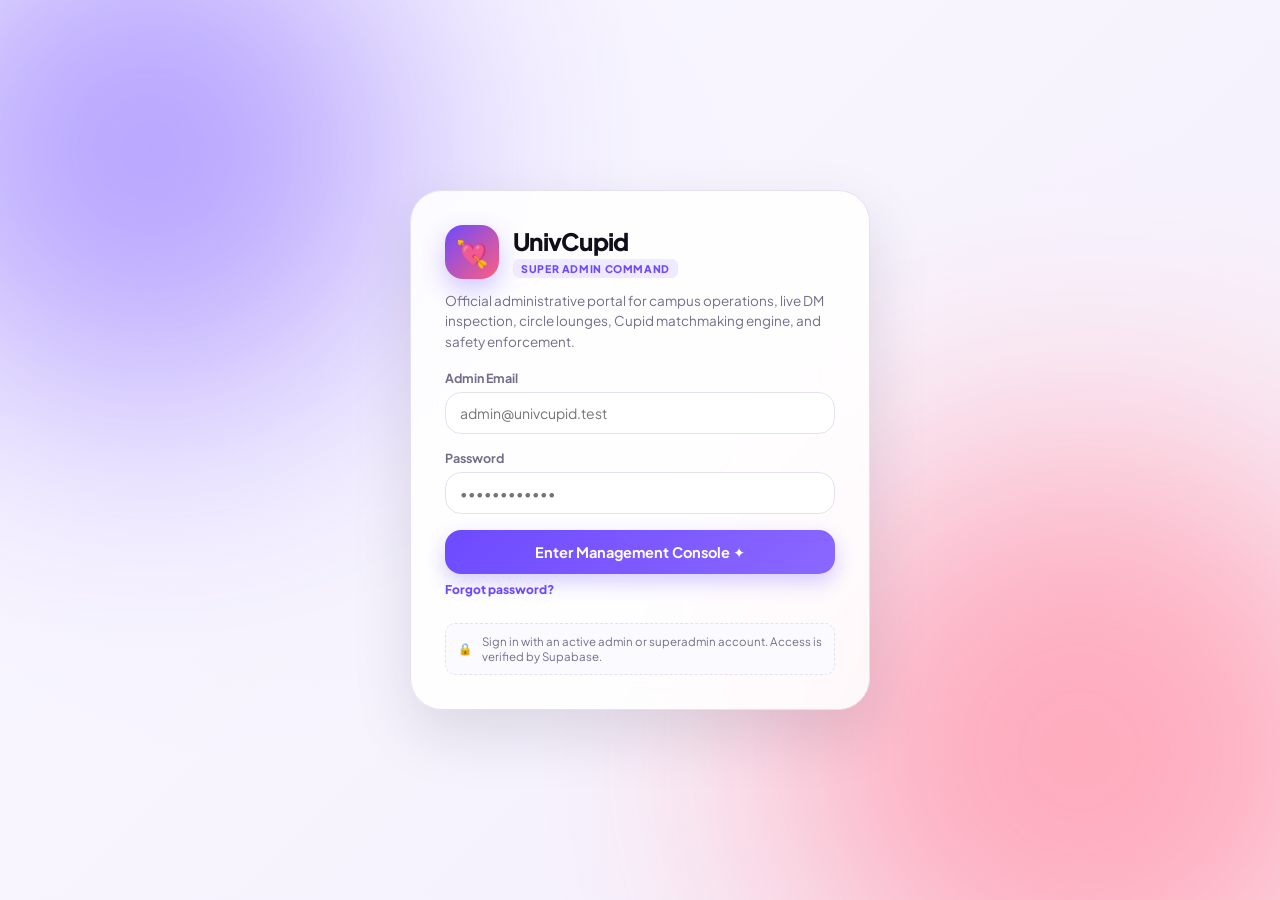
==== commit bfb1ea27: "Secure management dashboard authentication" ====
--- a/management/index.html
+++ b/management/index.html
@@ -28,19 +28,6 @@
           Official administrative portal for campus operations, live DM inspection, circle lounges, Cupid matchmaking engine, and safety enforcement.
         </p>
 
-        <!-- Fast Login Pre-fill Chips -->
-        <div class="quick-admin-chips">
-          <span class="chips-label">Quick Sign-In:</span>
-          <div class="chips-row">
-            <button type="button" class="quick-fill-btn" data-email="admin@univcupid.test" data-pass="UnivCupidDemo!2026">
-              👑 Super Admin
-            </button>
-            <button type="button" class="quick-fill-btn" data-email="carlo.demo@univcupid.test" data-pass="UnivCupidDemo!2026">
-              🎓 Carlo (Student)
-            </button>
-          </div>
-        </div>
-
         <form id="loginForm" class="form-stack">
           <label>
             <span>Admin Email</span>
@@ -54,10 +41,11 @@
             Enter Management Console ✦
           </button>
         </form>
+        <button type="button" class="text-link" id="resetPasswordBtn">Forgot password?</button>
 
         <div class="security-note">
           <span class="lock-icon">🔒</span>
-          <p id="loginNotice">Direct Supabase Live connection active across all campus databases.</p>
+          <p id="loginNotice">Sign in with an active admin or superadmin account. Access is verified by Supabase.</p>
         </div>
       </section>
 
--- a/management/styles.css
+++ b/management/styles.css
@@ -98,6 +98,8 @@
   gap: 8px;
   transition: transform 0.15s ease, opacity 0.15s ease, background-color 0.15s ease, box-shadow 0.15s ease;
 }
+
+.text-link { background: transparent; color: var(--violet); padding: 8px 0; font-size: 12px; font-weight: 800; }
 button:hover {
   transform: translateY(-1px);
 }
